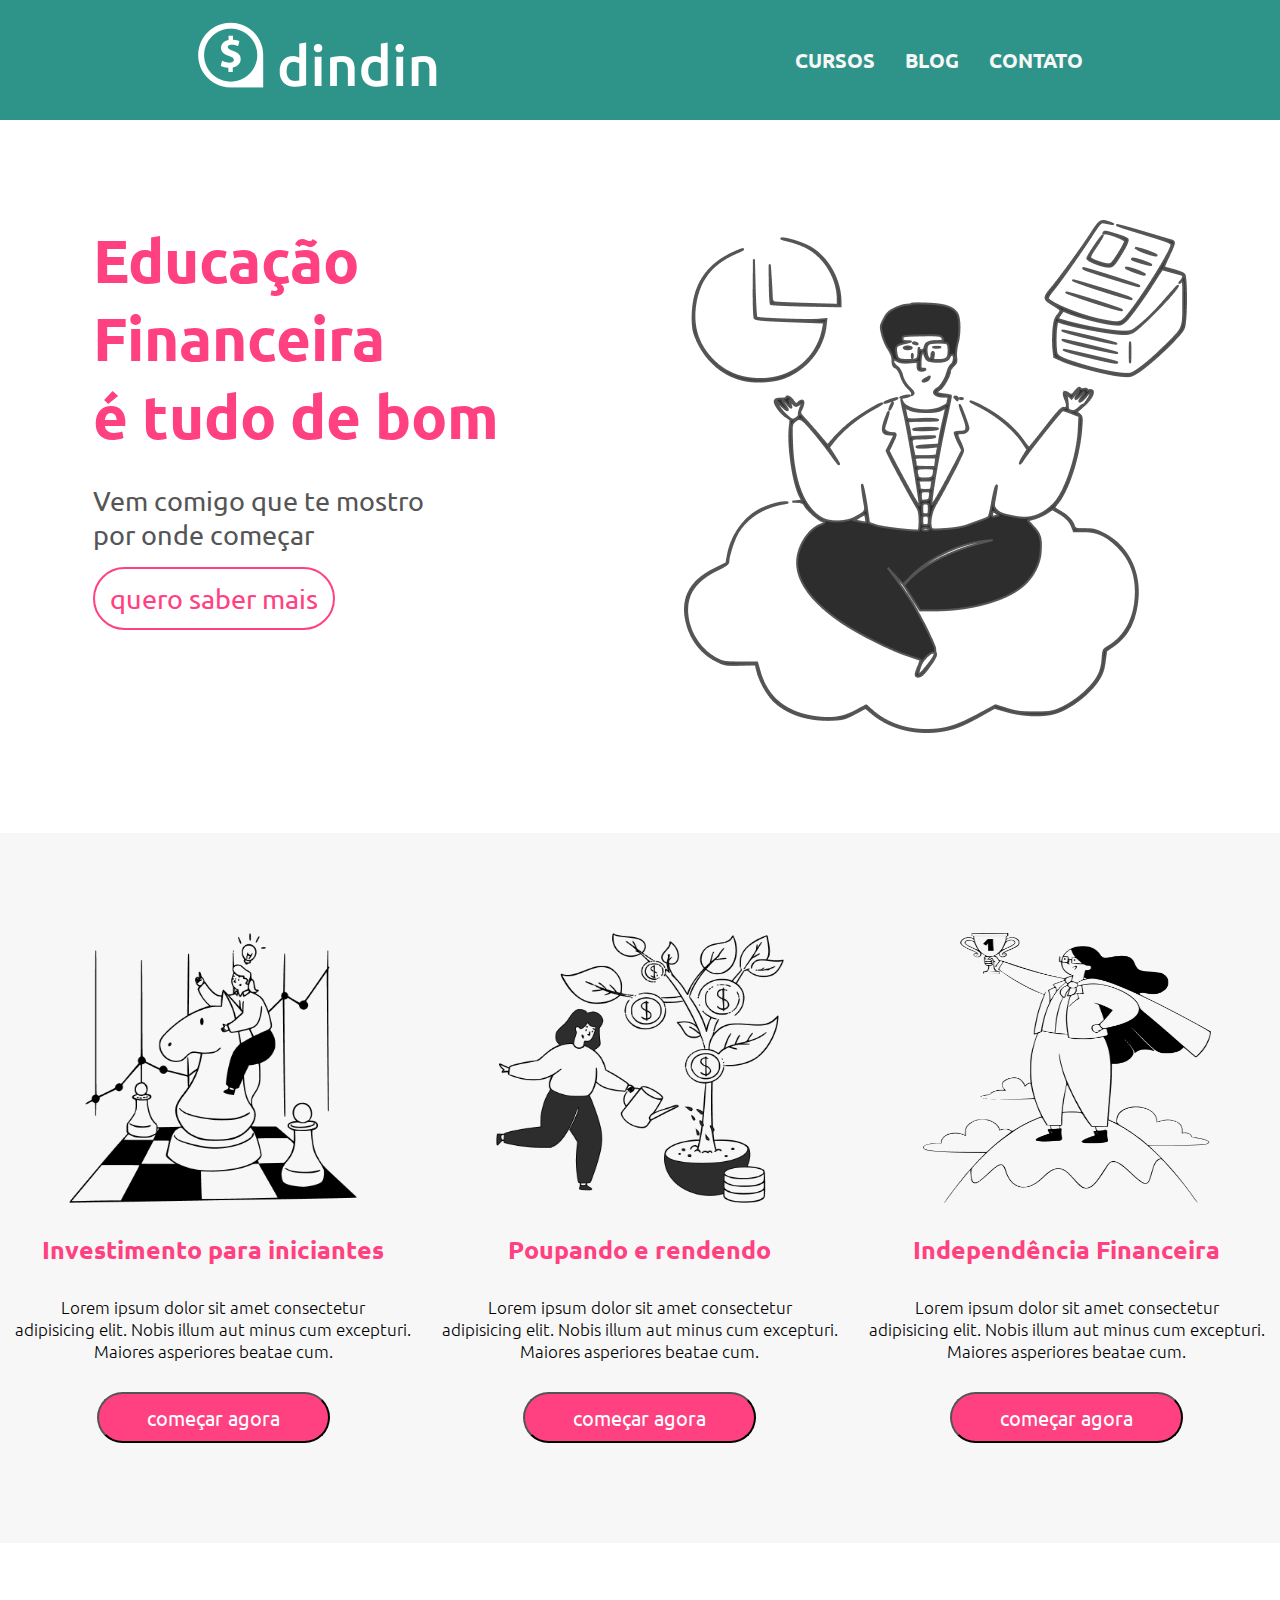
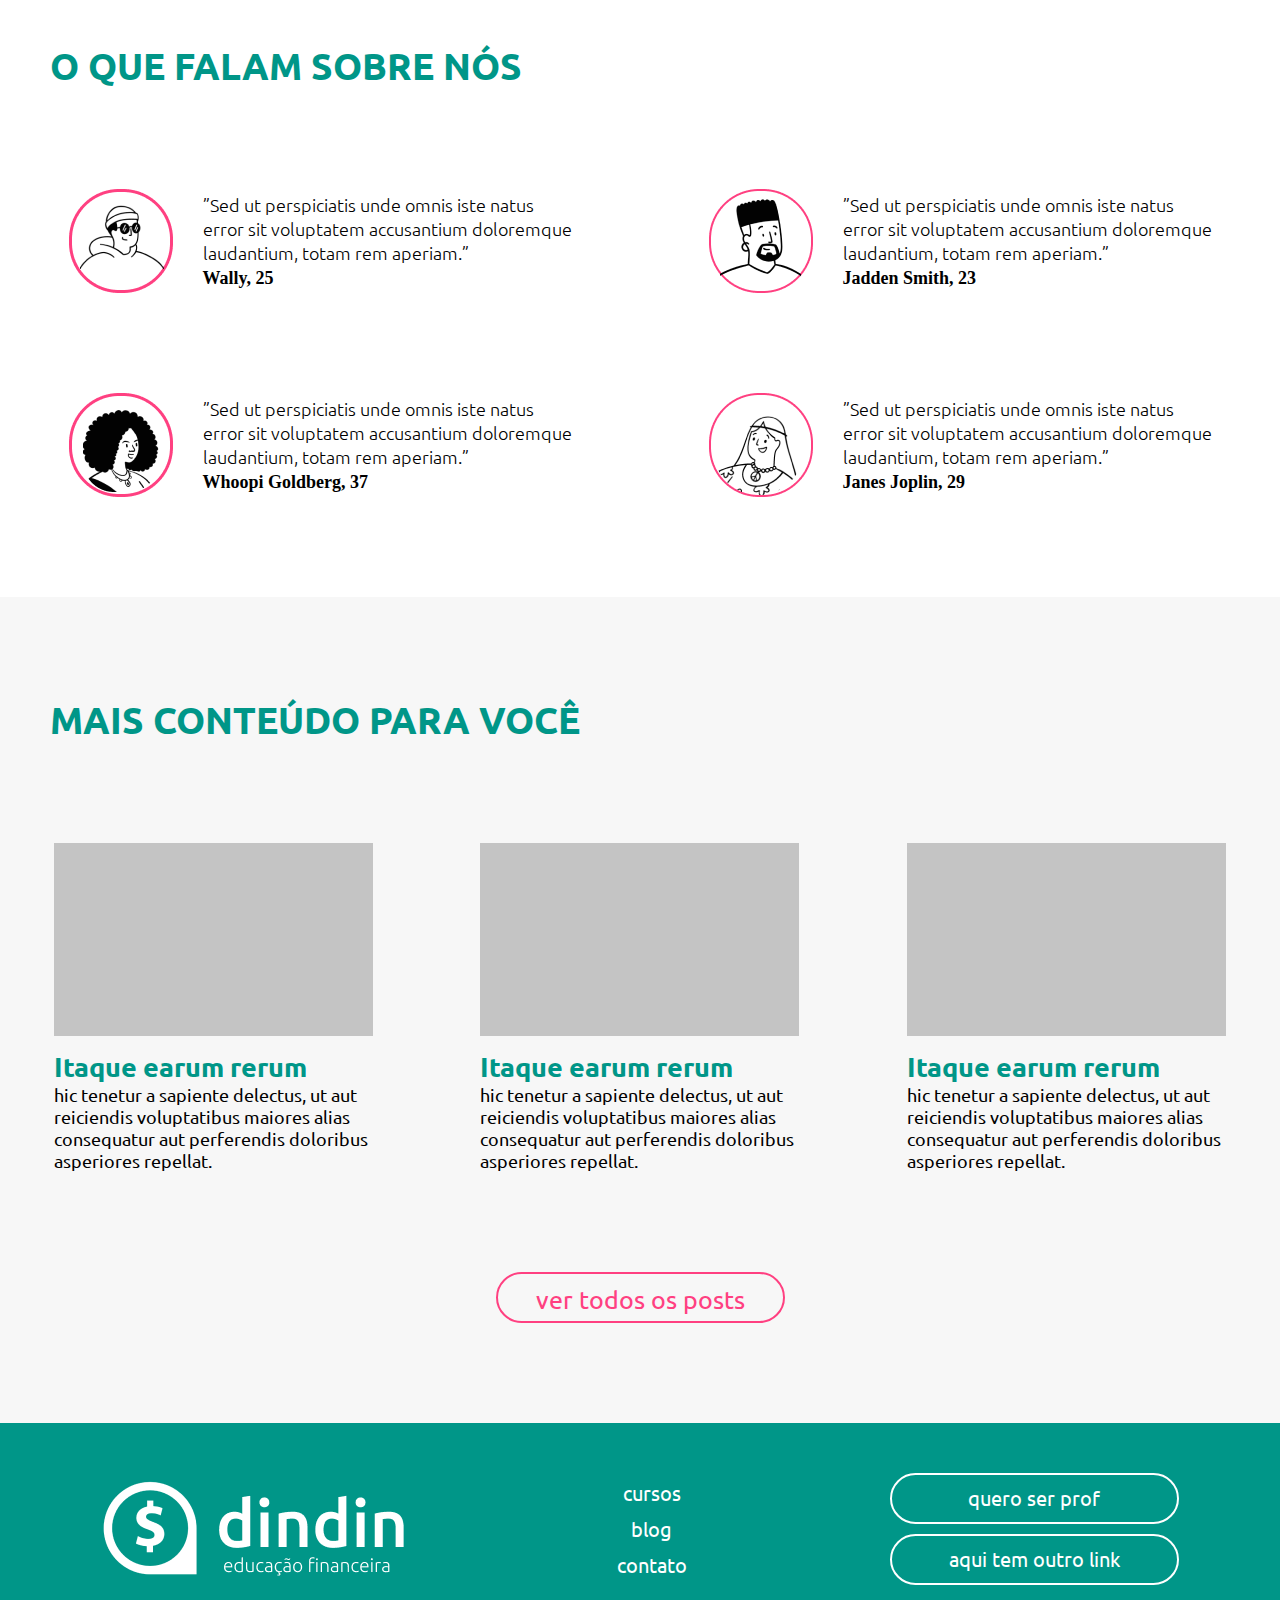
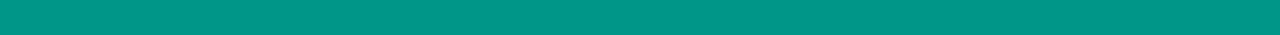
==== index.html @ 49152bf6 "first commit" ====
<!DOCTYPE html>
<html lang="pt-BR">
<head>
    <meta charset="UTF-8">
    <meta http-equiv="X-UA-Compatible" content="IE=edge">
    <meta name="viewport" content="width=device-width, initial-scale=1.0">
    <title>DinDin - Cursos de Educação Financeira</title>
    <link rel="stylesheet" href="styles/styles.css">
</head>
<body>
    <header>
        <a href="index.html"><img src="images/logo-header.png" alt="Logo DinDin"></a>
        <nav>
        <a href="#">CURSOS</a>
        <a href="#">BLOG</a>
        <a href="#">CONTATO</a>    
        </nav>
    </header>
    <main>
        <section class="jumbotrom wrapper">
        <div class="jumbo-content">
            <h1>Educação</br>Financeira</br>é tudo de bom</h1>
            <p>Vem comigo que te mostro</br>por onde começar</p>
            <a href="#">quero saber mais</a>
            </div>
        <img src="images/ilustra-banner.png" alt="">        
        </section>
        <div class="container">
        <section class="display-cursos wrapper">
            <div class="display-cursos-item">
                <img src="images/ilustra-poupando.png" alt="">
                <h2>Investimento para iniciantes</h2>
                <p>Lorem ipsum dolor sit amet consectetur</br>
                   adipisicing elit. Nobis illum aut minus cum excepturi.</br>
                   Maiores asperiores beatae cum.</br>
                </p>
                <button>começar agora</button>
            </div>
            <div class="display-cursos-item">
                <img src="images/ilustra-investimento.png" alt="">
                <h2>Poupando e rendendo</h2>
                <p>Lorem ipsum dolor sit amet consectetur</br>
                   adipisicing elit. Nobis illum aut minus cum excepturi.</br>
                   Maiores asperiores beatae cum.</br>
                </p>
                <button>começar agora</button>
            </div>
            <div class="display-cursos-item">
                <img src="images/ilustra-independencia.png" alt="">
                <h2>Independência Financeira</h2>
                <p>Lorem ipsum dolor sit amet consectetur</br>
                   adipisicing elit. Nobis illum aut minus cum excepturi.</br>
                   Maiores asperiores beatae cum.</br>
                </p>
                <button>começar agora</button>
            </div>
        </section>
        </div>
        <section class="falam-sobre-nos wrapper">
            <h2>O QUE FALAM SOBRE NÓS</h2>
            <div class="sobre-nos-grid">
            <div class="falam-sobre-nos-item">
                <img src="images/icon-wally.png" alt="">
                <p>”Sed ut perspiciatis unde omnis iste natus</br>
                    error sit voluptatem accusantium doloremque</br>
                    laudantium, totam rem aperiam.”</br>
                    <span>Wally, 25</span>
                </p>
            </div>
            <div class="falam-sobre-nos-item">
                <img src="images/icon-jaden.png" alt="">
                <p>”Sed ut perspiciatis unde omnis iste natus</br>
                    error sit voluptatem accusantium doloremque</br>
                    laudantium, totam rem aperiam.”</br>
                    <span>Jadden Smith, 23</span>
                </p>
            </div>
            <div class="falam-sobre-nos-item">
                <img src="images/icon-whoopi.png" alt="">
                <p>”Sed ut perspiciatis unde omnis iste natus</br>
                    error sit voluptatem accusantium doloremque</br>
                    laudantium, totam rem aperiam.”</br>
                    <span>Whoopi Goldberg, 37</span>
                </p>
            </div>
            <div class="falam-sobre-nos-item">
                <img src="images/icon-jane.png" alt="">
                <p>”Sed ut perspiciatis unde omnis iste natus</br>
                    error sit voluptatem accusantium doloremque</br>
                    laudantium, totam rem aperiam.”</br>
                    <span>Janes Joplin, 29</span>
                </p>
            </div>
            </div>
        </section>
        <section class="container">
            <div class="blogposts-content wrapper">
            <h2 class="titulo-section">MAIS CONTEÚDO PARA VOCÊ</h2>   
            <div class="blogposts-grid">
                <div class="blogposts-grid-item">
                    <img src="images/blogpost.png" alt="">
                    <h2>Itaque earum rerum</h2>
                    <p> hic tenetur a sapiente delectus, ut aut</br>
                        reiciendis voluptatibus maiores alias</br>
                        consequatur aut perferendis doloribus</br>
                        asperiores repellat.</p>
                </div>
                <div class="blogposts-grid-item">
                    <img src="images/blogpost.png" alt="">
                    <h2>Itaque earum rerum</h2>
                    <p> hic tenetur a sapiente delectus, ut aut</br>
                        reiciendis voluptatibus maiores alias</br>
                        consequatur aut perferendis doloribus</br>
                        asperiores repellat.</p>
                </div>
                <div class="blogposts-grid-item">
                    <img src="images/blogpost.png" alt="">
                    <h2>Itaque earum rerum</h2>
                    <p> hic tenetur a sapiente delectus, ut aut</br>
                        reiciendis voluptatibus maiores alias</br>
                        consequatur aut perferendis doloribus</br>
                        asperiores repellat.</p>
                </div>
            </div>
            <div class="blogposts-btn">
                <a href="#">ver todos os posts</a>
            </div>
            </div>
        </section>
    </main>
    <footer>
        <div class="footer-content wrapper">
            <img src="images/logo-footer.png" alt="">
            <div class="footer-nav">
            <a href="#">cursos</a>
            <a href="#">blog</a>
            <a href="#">contato</a>
            </div>
            <div class="footer-btn">
            <a href="#">quero ser prof</a>
            <a href="#">aqui tem outro link</a>    
            </div>    
        </div>
    </footer>    
</body>
</html>
---- styles/styles.css ----
@import url('https://fonts.googleapis.com/css2?family=Ubuntu:wght@300;400;500;700&display=swap');

* {
    margin: 0 auto;
    box-sizing: border-box;
    text-decoration: none;
    font-family: 'Ubuntu', sans-serif;
}

body {
    width: 100%;
}

.wrapper {
    max-width: 1440px;
}

header {
    background-color: #2E948A;
    width: 100%;
    display: flex;
    justify-content: space-between;
    align-items: center;
    padding: 20px;
    margin-bottom: 100px
}

nav {
    display: flex;
    flex-direction: row;
    gap: 30px;
}

nav a {
    color: #F7F7F7;
    font-weight: 700;
    font-size: 20px;
}

.jumbotrom {
    display: flex;
    flex-direction: row;
    margin-bottom: 100px;
}

.jumbo-content h1 {
    font-size: 60px;
    font-weight: 700;
    color: #ff4081;
    display: block;
    margin-bottom: 30px;
}

.jumbo-content p {
    font-size: 27px;
    font-weight: 400;
    color: #555555;
    display: block;
    margin-bottom: 30px;
}

.jumbo-content a {
    border: 2px solid #ff4081;
    border-radius: 62px;
    font-size: 27px;
    color: #ff4081;
    width: 258px;
    height: 51px;
    padding: 13px 15px;
}

.jumbo-content a:hover {
    color: #F7F7F7;
    background-color: #ff4081;
}

.container {
    background-color: #F7F7F7;
}

.display-cursos {
    padding-top: 100px;
    padding-bottom: 100px;
    display: grid;
    grid-template-columns: 1fr 1fr 1fr;
}

.display-cursos-item {
    display: flex;
    flex-direction: column;
    justify-content: center;
    align-items: center;
    gap: 30px;
}

.display-cursos-item img {
    width: 288px;
    height: 270px;
}

.display-cursos-item h2 {
    font-size: 25px;
    color: #ff4081;
    font-weight: 700;
}

.display-cursos-item p {
    font-size: 17px;
    font-weight: 300;
    color: #000000;
    text-align: center;
}

.display-cursos-item button {
    font-size: 20px;
    font-weight: 400;
    color: white;
    background-color: #ff4081;
    border-radius: 62px;
    width: 233px;
    height: 51px;
}

.display-cursos-item button:hover {
    cursor: pointer;
}

.falam-sobre-nos h2 {
    display: block;
    margin-top: 100px;
    margin-bottom: 100px;
    margin-left: 50px;
    color: #009688;
    font-size: 37px;
    font-weight: 700;
}

.sobre-nos-grid {
    display: grid;
    grid-template-columns: 1fr 1fr;
    row-gap: 100px;
}

.falam-sobre-nos-item {
    display: flex;
    flex-direction: row;
    gap: 30px;
    align-items: center;
    justify-content: center
}

.falam-sobre-nos-item p {
    font-size: 18px;
    font-weight: 300;
    color: #000000;
}

.falam-sobre-nos-item span {
    font-family: 'Nunito';
    font-size: 18px;
    font-weight: 700;
}

.falam-sobre-nos {
    padding-bottom: 100px;
}

.blogposts-content {
    padding-top: 100px;
    padding-bottom: 100px;
}

.blogposts-content a {
    font-size: 25px;
    color: #ff4081;
    border: 2px solid #ff4081;
    border-radius: 62px;
    width: 289px;
    height: 51px;
    text-align: center;
    padding-top: 10px;
}

.blogposts-content a:hover {
    color: #F7F7F7;
    background-color: #ff4081;
}

.titulo-section {
    font-size: 37px;
    color: #009688;
    font-weight: bold;
    padding-bottom: 100px;
    padding-left: 50px;
}

.blogposts-grid {
    display: grid;
    grid-template-columns: 1fr 1fr 1fr;
}

.blogposts-grid-item img {
    margin-bottom: 10px;
}

.blogposts-grid-item h2 {
    font-size: 27px;
    color: #009688;
}

.blogposts-grid-item p {
    font-size: 18px;
    font-weight: 400;
}

.blogposts-btn {
    margin-top: 100px;
    display: flex;
    align-items: center;
    justify-content: center;

}

footer {
    background-color: #009688;
    padding-top: 50px;
    padding-bottom: 50px;
}

.footer-content {
    display: flex;
    flex-direction: row;
    justify-content: center;
    align-items: center;
}

.footer-nav {
    display: flex;
    flex-direction: column;
    gap: 10px;
}

.footer-nav a {
    color: white;
    font-size: 20px;
    font-weight: 400;
}

.footer-btn {
    display: flex;
    flex-direction: column;
    gap: 10px;
}

.footer-btn a {
    color: white;
    font-size: 20px;
    font-weight: 400;
    border: 2px solid white;
    border-radius: 50px;
    width: 289px;
    height: 51px;
    text-align: center;
    padding-top: 10px;
}

.footer-btn a:hover {
    color: #009688;
    background-color: white;
}
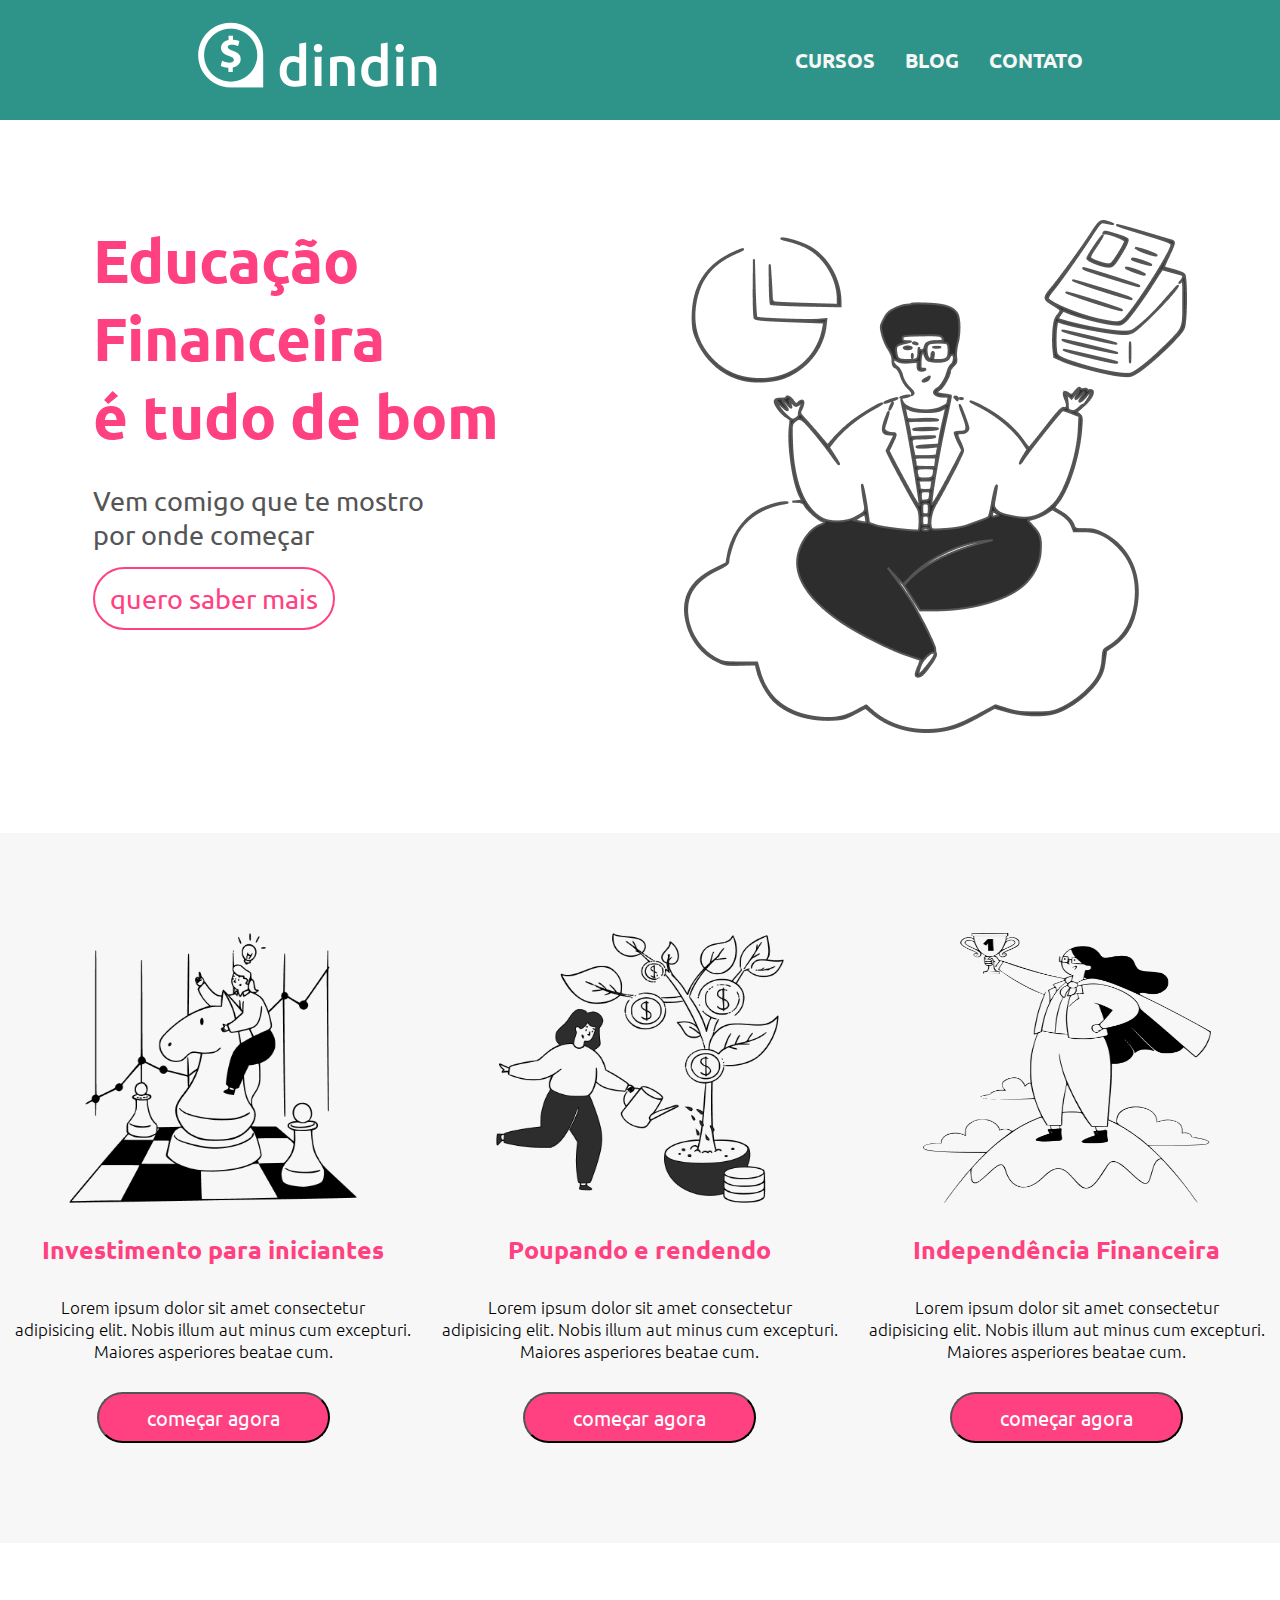
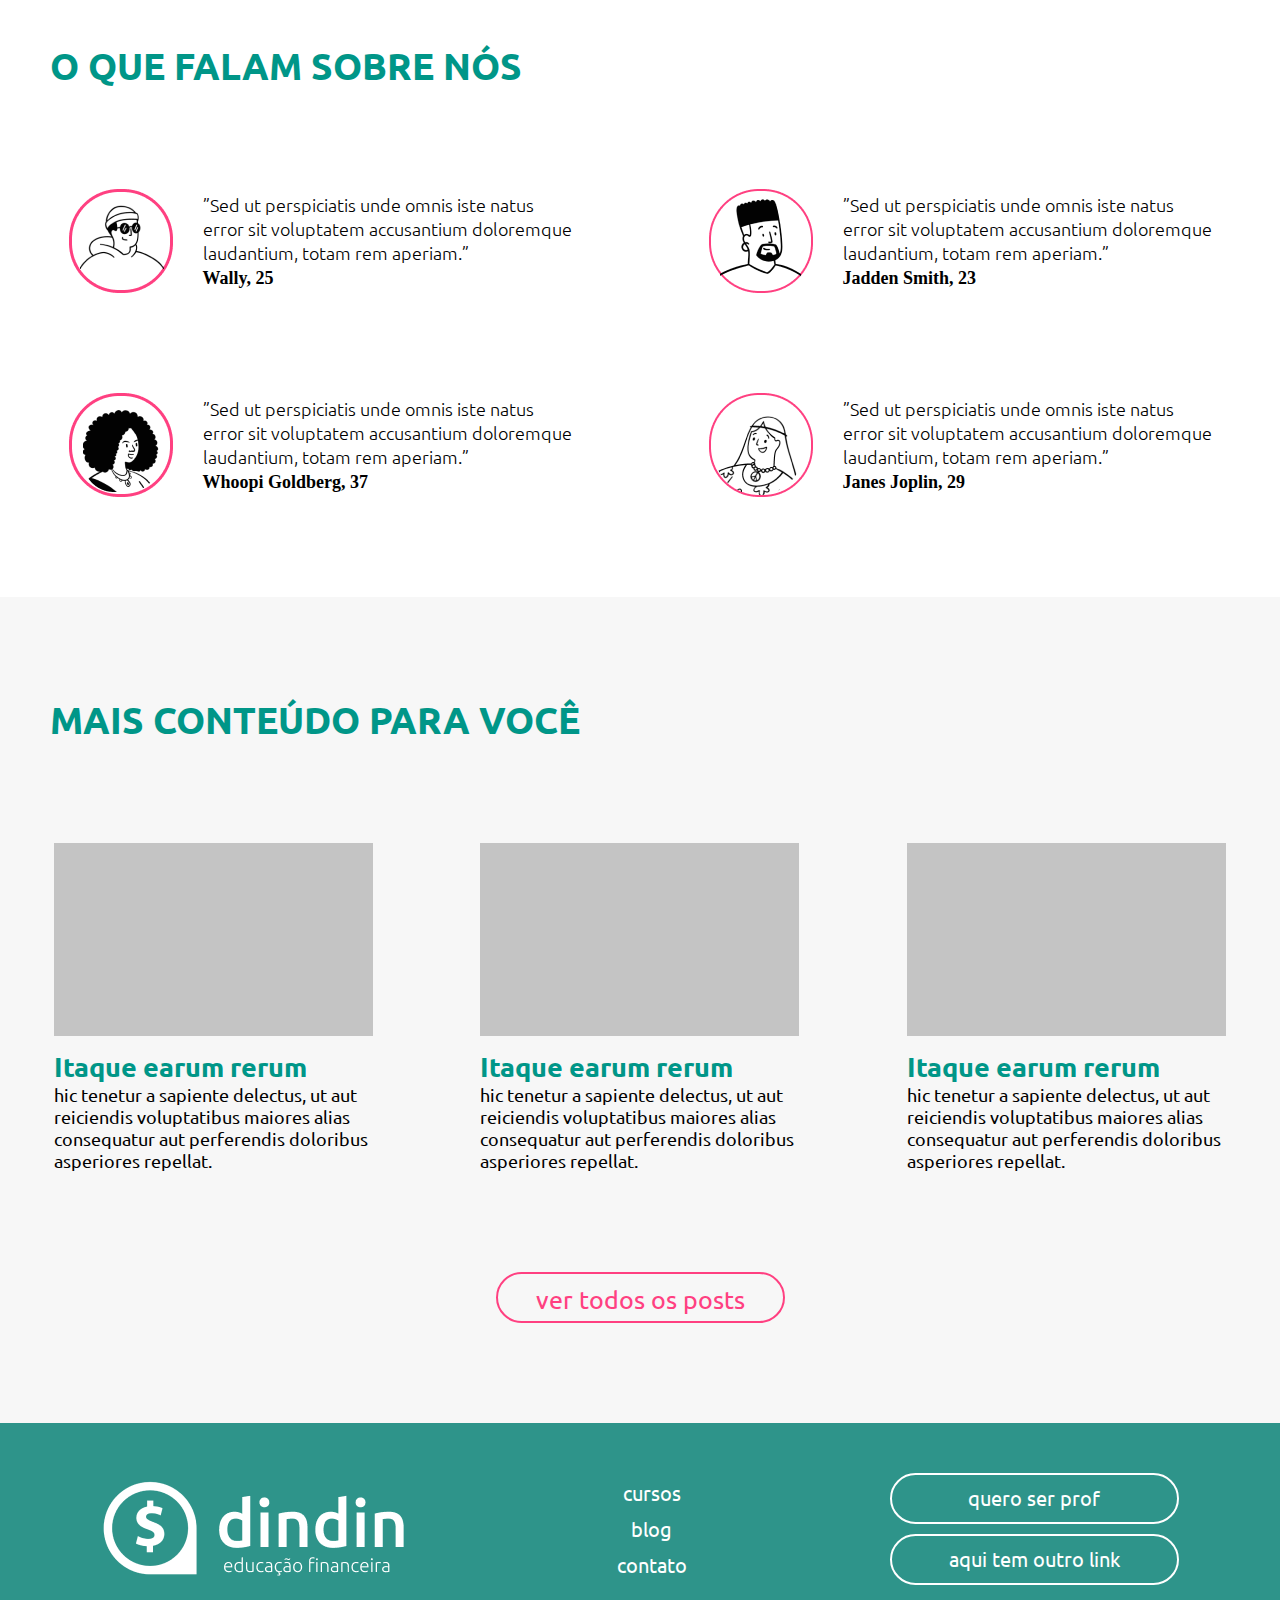
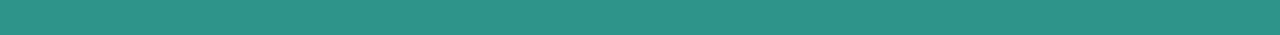
==== commit 60fad36e: "segundo commit" ====
--- a/index.html
+++ b/index.html
@@ -11,9 +11,9 @@
     <header>
         <a href="index.html"><img src="images/logo-header.png" alt="Logo DinDin"></a>
         <nav>
-        <a href="#">CURSOS</a>
-        <a href="#">BLOG</a>
-        <a href="#">CONTATO</a>    
+        <a href="cursos.html">CURSOS</a>
+        <a href="blog.html">BLOG</a>
+        <a href="contato.html">CONTATO</a>    
         </nav>
     </header>
     <main>
@@ -34,7 +34,7 @@
                    adipisicing elit. Nobis illum aut minus cum excepturi.</br>
                    Maiores asperiores beatae cum.</br>
                 </p>
-                <button>começar agora</button>
+                <a href="investimento-para-iniciantes.html"><button>começar agora</button></a>
             </div>
             <div class="display-cursos-item">
                 <img src="images/ilustra-investimento.png" alt="">
@@ -123,7 +123,7 @@
                 </div>
             </div>
             <div class="blogposts-btn">
-                <a href="#">ver todos os posts</a>
+                <a href="blog.html">ver todos os posts</a>
             </div>
             </div>
         </section>
@@ -132,9 +132,9 @@
         <div class="footer-content wrapper">
             <img src="images/logo-footer.png" alt="">
             <div class="footer-nav">
-            <a href="#">cursos</a>
-            <a href="#">blog</a>
-            <a href="#">contato</a>
+            <a href="cursos.html">cursos</a>
+            <a href="blog.html">blog</a>
+            <a href="contato.html">contato</a>
             </div>
             <div class="footer-btn">
             <a href="#">quero ser prof</a>
--- a/styles/styles.css
+++ b/styles/styles.css
@@ -67,6 +67,11 @@
     width: 258px;
     height: 51px;
     padding: 13px 15px;
+}
+
+.cursos-img {
+    width: 380px;
+    height: 381px;
 }
 
 .jumbo-content a:hover {
@@ -222,7 +227,7 @@
 }
 
 footer {
-    background-color: #009688;
+    background-color: #2E948A;
     padding-top: 50px;
     padding-bottom: 50px;
 }
@@ -269,3 +274,214 @@
     background-color: white;
 }
 
+.cursos-titulo h1 {
+    font-size: 60px;
+    font-weight: 700;
+    color: #ff4081;
+}
+
+.cursos-titulo h2 {
+    font-size: 20px;
+    font-weight: 400;
+    color: #555555;
+}
+
+.cursos-titulo {
+    padding-left: 200px;
+}
+
+.cursos {
+    display: flex;
+    flex-direction: column;
+    gap: 100px;
+    padding: 50px 0px;
+}
+
+.cursos-item {
+    display: grid;
+    align-items: center;
+    justify-content: center;
+    grid-template-columns: 1fr 1fr;
+}
+
+.cursos-description {
+    display: flex;
+    flex-direction: column;
+    gap: 35px;
+}
+
+.cursos-item img {
+    max-width: 380px;
+    max-height: 381px;
+}
+
+.cursos-item h2 {
+    font-size: 35px;
+    font-weight: 700;
+    color: #ff4081;
+}
+
+.cursos-item p {
+    font-size: 18px;
+    font-weight: 300;
+    color: #000000;
+}
+
+.cursos-item a {
+    font-size: 20px;
+    font-weight: 400;
+    color: #009688;
+    border: 2px solid #009688;
+    border-radius: 62px;
+    padding: 10px 20px;
+}
+
+.cursos-item a:hover {
+    background-color: #009688;
+    color: white;
+}
+
+hr {
+    height: 5px;
+    background-color: #c4c4c4;
+    width: 1440px;
+}
+
+.aulas {
+    display: flex;
+    flex-direction: column;
+    gap: 50px;
+    padding: 100px;
+    align-items: flex-start;
+    justify-content: flex-start;
+}
+
+#titulo-blog {
+    color: #009688;
+}
+
+.blog-post-item {
+    display: flex;
+    flex-direction: column;
+    gap: 20px;
+    padding-bottom: 50px;
+}
+
+.blog-post-item img {
+    width: 518px;
+    height: 259px;
+}
+
+.blog-posts {
+    display: grid;
+    grid-template-columns: 1fr 1fr;
+    padding: 100px 0px;
+}
+
+.blog-post-item h2 {
+    font-size: 30px;
+    color: #ff4081;
+    font-weight: 500;
+}
+
+.blog-post-item p {
+    font-size: 17px;
+    font-weight: 300;
+}
+
+.blog-post-titulo {
+    display: flex;
+    flex-direction: column;
+}
+
+.blog-post-titulo h1 {
+    font-size: 50px;
+    color: #ff4081;
+    font-weight: 500;
+}
+
+.blog-post-titulo p {
+    font-size: 18px;
+    color: #9d9d9d;
+    font-weight: 300;
+}
+
+.post {
+    display: flex;
+    flex-direction: column;
+    gap: 50px;
+    padding-bottom: 100px;
+}
+
+.post p {
+    font-size: 18px;
+    color: #000000;
+    font-weight: 300;
+}
+
+.post h2 {
+    font-size: 26px;
+    color: #009688;
+    font-weight: 500;
+}
+
+.form-contato li {
+    list-style: none;
+    margin: 0;
+    padding: 0;
+}
+
+.form-contato input {
+    border: 1px solid #686868;
+    border-radius: 7px;
+    width: 493px;
+    height: 32px;
+    font-size: 18px;
+}
+
+.form-contato textarea {
+    border: 1px solid #686868;
+    width: 493px;
+    height: 193px;
+    resize: none;
+    font-size: 18px;
+}
+
+.form-contato button {
+    width: 108px;
+    height: 32px;
+    background-color: #ff4081;
+    color: #F7F7F7;
+    border-radius: 50px;
+}
+
+.form-contato {
+    padding-bottom: 100px;
+}
+
+.form-contato h1 {
+    font-size: 40px;
+    font-weight: 700;
+    color: #ff4081;
+}
+
+::-webkit-input-placeholder  {
+    color:#58555D;
+    font-size: 18px;
+    font-weight: 400;
+}
+input:-moz-placeholder {
+    color: #58555D;
+    font-size: 18px;
+    font-weight: 400;
+}
+textarea:-moz-placeholder {
+    color: #58555D;
+    font-size: 18px;
+    font-weight: 400;
+}
+
+.form-contato {
+    display: flex;
+    flex-direction: row;
+}